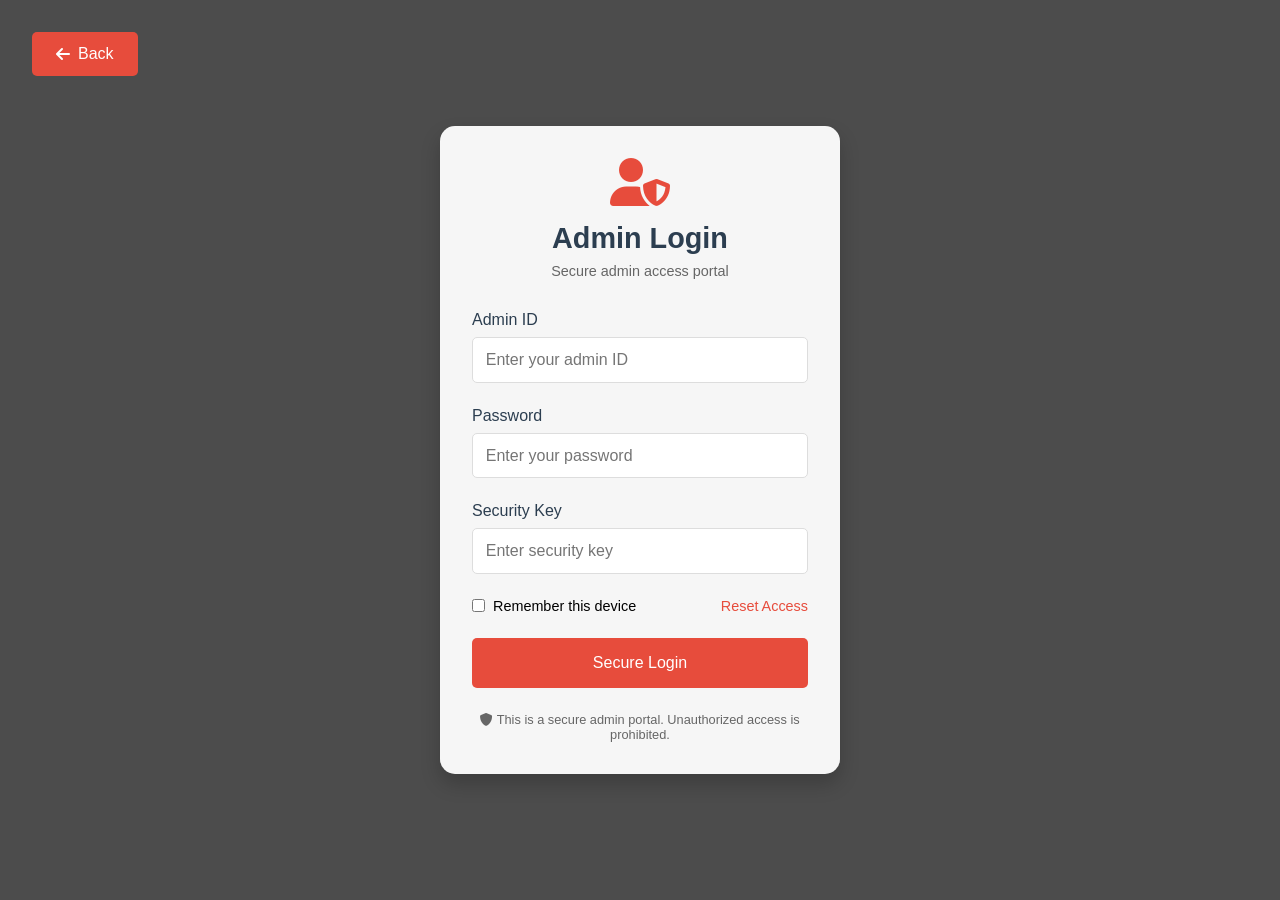
==== admin-login.html @ f3af1d26 "the main one" ====
<!DOCTYPE html>
<html lang="en">
<head>
    <meta charset="UTF-8">
    <meta name="viewport" content="width=device-width, initial-scale=1.0">
    <title>Admin Login - BookStore</title>
    <link rel="stylesheet" href="https://cdnjs.cloudflare.com/ajax/libs/font-awesome/6.0.0/css/all.min.css">
    <style>
        * {
            margin: 0;
            padding: 0;
            box-sizing: border-box;
            font-family: 'Arial', sans-serif;
        }

        body {
            min-height: 100vh;
            background: linear-gradient(rgba(0,0,0,0.7), rgba(0,0,0,0.7)), url('https://images.unsplash.com/photo-1507842217343-583bb7270b66?ixlib=rb-1.2.1');
            background-size: cover;
            background-position: center;
            background-attachment: fixed;
            display: flex;
            justify-content: center;
            align-items: center;
        }

        .login-container {
            background: rgba(255, 255, 255, 0.95);
            padding: 2rem;
            border-radius: 15px;
            width: 100%;
            max-width: 400px;
            box-shadow: 0 10px 20px rgba(0,0,0,0.2);
        }

        .login-header {
            text-align: center;
            margin-bottom: 2rem;
        }

        .login-header i {
            font-size: 3rem;
            color: #e74c3c;
            margin-bottom: 1rem;
        }

        .login-header h1 {
            color: #2c3e50;
            font-size: 1.8rem;
            margin-bottom: 0.5rem;
        }

        .login-header p {
            color: #666;
            font-size: 0.9rem;
        }

        .form-group {
            margin-bottom: 1.5rem;
        }

        .form-group label {
            display: block;
            margin-bottom: 0.5rem;
            color: #2c3e50;
        }

        .form-group input {
            width: 100%;
            padding: 0.8rem;
            border: 1px solid #ddd;
            border-radius: 5px;
            font-size: 1rem;
        }

        .form-group input:focus {
            outline: none;
            border-color: #e74c3c;
        }

        .remember-forgot {
            display: flex;
            justify-content: space-between;
            align-items: center;
            margin-bottom: 1.5rem;
            font-size: 0.9rem;
        }

        .remember-me {
            display: flex;
            align-items: center;
            gap: 0.5rem;
        }

        .forgot-password {
            color: #e74c3c;
            text-decoration: none;
        }

        .login-button {
            width: 100%;
            padding: 1rem;
            background: #e74c3c;
            color: white;
            border: none;
            border-radius: 5px;
            font-size: 1rem;
            cursor: pointer;
            transition: background 0.3s ease;
        }

        .login-button:hover {
            background: #c0392b;
        }

        .back-button {
            position: fixed;
            top: 2rem;
            left: 2rem;
            background: #e74c3c;
            color: white;
            padding: 0.8rem 1.5rem;
            border-radius: 5px;
            text-decoration: none;
            display: flex;
            align-items: center;
            gap: 0.5rem;
            transition: background 0.3s ease;
        }

        .back-button:hover {
            background: #c0392b;
        }

        .security-notice {
            text-align: center;
            margin-top: 1.5rem;
            font-size: 0.8rem;
            color: #666;
        }
    </style>
</head>
<body>
    <a href="select-role.html" class="back-button">
        <i class="fas fa-arrow-left"></i>
        Back
    </a>
    <div class="login-container">
        <div class="login-header">
            <i class="fas fa-user-shield"></i>
            <h1>Admin Login</h1>
            <p>Secure admin access portal</p>
        </div>
        <form>
            <div class="form-group">
                <label for="admin-id">Admin ID</label>
                <input type="text" id="admin-id" required placeholder="Enter your admin ID">
            </div>
            <div class="form-group">
                <label for="password">Password</label>
                <input type="password" id="password" required placeholder="Enter your password">
            </div>
            <div class="form-group">
                <label for="security-key">Security Key</label>
                <input type="password" id="security-key" required placeholder="Enter security key">
            </div>
            <div class="remember-forgot">
                <div class="remember-me">
                    <input type="checkbox" id="remember">
                    <label for="remember">Remember this device</label>
                </div>
                <a href="#" class="forgot-password">Reset Access</a>
            </div>
            <button type="submit" class="login-button">Secure Login</button>
            <div class="security-notice">
                <i class="fas fa-shield-alt"></i>
                This is a secure admin portal. Unauthorized access is prohibited.
            </div>
        </form>
    </div>
</body>
</html>
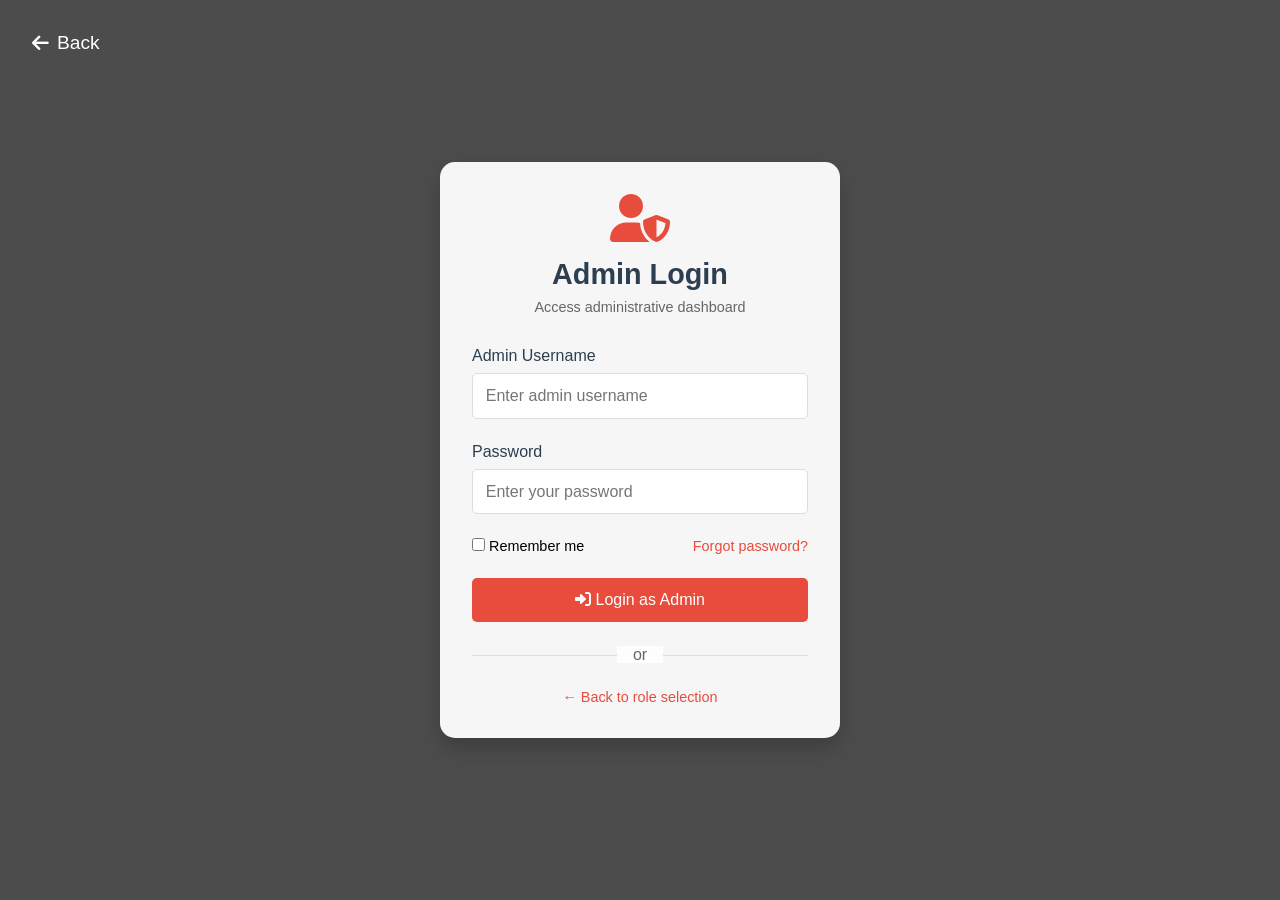
==== commit aec8dfeb: "my part & database" ====
--- a/admin-login.html
+++ b/admin-login.html
@@ -24,6 +24,23 @@
             align-items: center;
         }
 
+        .back-arrow {
+            position: absolute;
+            top: 2rem;
+            left: 2rem;
+            color: white;
+            text-decoration: none;
+            font-size: 1.2rem;
+            display: flex;
+            align-items: center;
+            gap: 0.5rem;
+            transition: color 0.3s ease;
+        }
+
+        .back-arrow:hover {
+            color: #e74c3c;
+        }
+
         .login-container {
             background: rgba(255, 255, 255, 0.95);
             padding: 2rem;
@@ -86,20 +103,18 @@
             font-size: 0.9rem;
         }
 
-        .remember-me {
-            display: flex;
-            align-items: center;
-            gap: 0.5rem;
-        }
-
-        .forgot-password {
+        .remember-forgot a {
             color: #e74c3c;
             text-decoration: none;
         }
 
-        .login-button {
+        .remember-forgot a:hover {
+            text-decoration: underline;
+        }
+
+        .login-btn {
             width: 100%;
-            padding: 1rem;
+            padding: 0.8rem;
             background: #e74c3c;
             color: white;
             border: none;
@@ -109,39 +124,65 @@
             transition: background 0.3s ease;
         }
 
-        .login-button:hover {
+        .login-btn:hover {
             background: #c0392b;
         }
 
-        .back-button {
-            position: fixed;
-            top: 2rem;
-            left: 2rem;
-            background: #e74c3c;
-            color: white;
-            padding: 0.8rem 1.5rem;
-            border-radius: 5px;
-            text-decoration: none;
-            display: flex;
-            align-items: center;
-            gap: 0.5rem;
-            transition: background 0.3s ease;
-        }
-
-        .back-button:hover {
-            background: #c0392b;
-        }
-
-        .security-notice {
+        .divider {
+            text-align: center;
+            margin: 1.5rem 0;
+            position: relative;
+            color: #666;
+        }
+
+        .divider::before {
+            content: '';
+            position: absolute;
+            top: 50%;
+            left: 0;
+            right: 0;
+            height: 1px;
+            background: #ddd;
+            z-index: 1;
+        }
+
+        .divider span {
+            background: rgba(255, 255, 255, 0.95);
+            padding: 0 1rem;
+            position: relative;
+            z-index: 2;
+        }
+
+        .additional-links {
             text-align: center;
             margin-top: 1.5rem;
-            font-size: 0.8rem;
-            color: #666;
+        }
+
+        .additional-links a {
+            color: #e74c3c;
+            text-decoration: none;
+            font-size: 0.9rem;
+        }
+
+        .additional-links a:hover {
+            text-decoration: underline;
+        }
+
+        @media (max-width: 480px) {
+            .login-container {
+                margin: 1rem;
+                padding: 1.5rem;
+            }
+
+            .back-arrow {
+                top: 1rem;
+                left: 1rem;
+            }
         }
     </style>
 </head>
 <body>
-    <a href="select-role.html" class="back-button">
+    <a href="select-role.html" class="back-arrow">
         <i class="fas fa-arrow-left"></i>
         Back
     </a>
@@ -149,34 +190,62 @@
         <div class="login-header">
             <i class="fas fa-user-shield"></i>
             <h1>Admin Login</h1>
-            <p>Secure admin access portal</p>
+            <p>Access administrative dashboard</p>
         </div>
-        <form>
+        
+        <!-- Error message display -->
+        <script>
+            const urlParams = new URLSearchParams(window.location.search);
+            const error = urlParams.get('error');
+            if (error) {
+                const errorDiv = document.createElement('div');
+                errorDiv.style.cssText = 'background: #ffebee; color: #c62828; padding: 10px; margin: 10px 0; border-radius: 5px; text-align: center;';
+                let errorMessage = '';
+                switch(error) {
+                    case 'invalid_credentials':
+                        errorMessage = 'Invalid admin credentials';
+                        break;
+                    case 'invalid_password':
+                        errorMessage = 'Incorrect password';
+                        break;
+                    case 'access_denied':
+                        errorMessage = 'Access denied. Admin privileges required.';
+                        break;
+                    default:
+                        errorMessage = 'Login failed. Please try again.';
+                }
+                errorDiv.textContent = errorMessage;
+                document.querySelector('.login-container').insertBefore(errorDiv, document.querySelector('form'));
+            }
+        </script>
+        
+        <form action="admin_login_handler.php" method="POST" autocomplete="off">
             <div class="form-group">
-                <label for="admin-id">Admin ID</label>
-                <input type="text" id="admin-id" required placeholder="Enter your admin ID">
+                <label for="admin-username">Admin Username</label>
+                <input type="text" id="admin-username" name="username" required placeholder="Enter admin username">
             </div>
             <div class="form-group">
                 <label for="password">Password</label>
-                <input type="password" id="password" required placeholder="Enter your password">
-            </div>
-            <div class="form-group">
-                <label for="security-key">Security Key</label>
-                <input type="password" id="security-key" required placeholder="Enter security key">
+                <input type="password" id="password" name="password" required placeholder="Enter your password">
             </div>
             <div class="remember-forgot">
-                <div class="remember-me">
-                    <input type="checkbox" id="remember">
-                    <label for="remember">Remember this device</label>
-                </div>
-                <a href="#" class="forgot-password">Reset Access</a>
+                <label>
+                    <input type="checkbox" name="remember"> Remember me
+                </label>
+                <a href="#">Forgot password?</a>
             </div>
-            <button type="submit" class="login-button">Secure Login</button>
-            <div class="security-notice">
-                <i class="fas fa-shield-alt"></i>
-                This is a secure admin portal. Unauthorized access is prohibited.
-            </div>
+            <button type="submit" class="login-btn">
+                <i class="fas fa-sign-in-alt"></i> Login as Admin
+            </button>
         </form>
+
+        <div class="divider">
+            <span>or</span>
+        </div>
+
+        <div class="additional-links">
+            <a href="select-role.html">← Back to role selection</a>
+        </div>
     </div>
 </body>
 </html>
